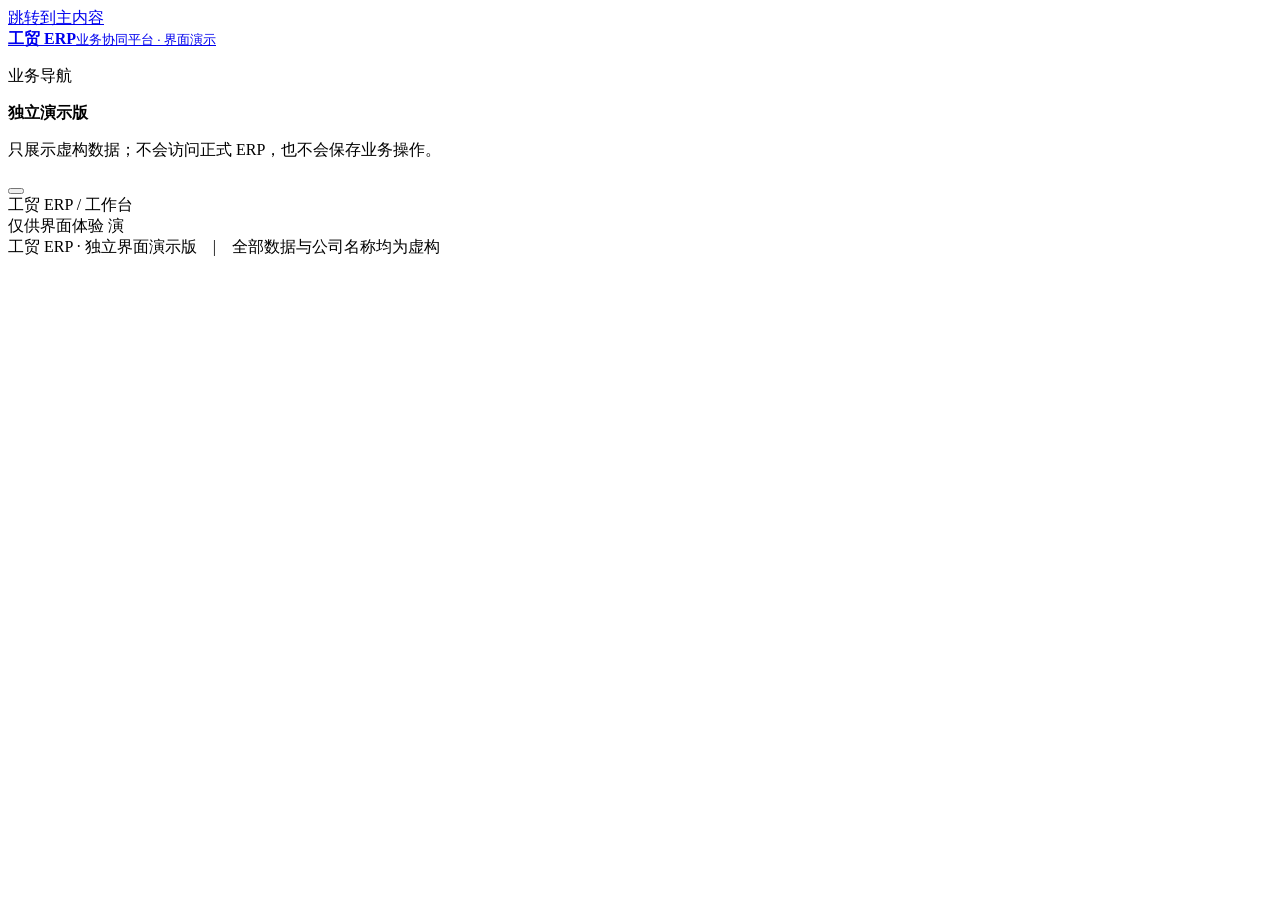
==== index.html @ f58a1b20 "Add static ERP demo index.html" ====
<!doctype html>
<html lang="zh-CN">
  <head>
    <meta charset="UTF-8" />
    <meta name="viewport" content="width=device-width, initial-scale=1" />
    <meta http-equiv="Content-Security-Policy" content="default-src 'self'; connect-src 'none'; img-src 'self' data:; script-src 'self'; style-src 'self'; object-src 'none'; base-uri 'none'; form-action 'none'" />
    <meta name="description" content="工贸 ERP 独立界面演示。全部内容为虚构样例，不连接业务系统。" />
    <meta name="theme-color" content="#102b3b" />
    <title>工贸 ERP · 界面演示</title>
    <link rel="stylesheet" href="./styles.css" />
    <script src="./app.js" defer></script>
  </head>
  <body>
    <a class="skip-link" href="#main-content">跳转到主内容</a>
    <div class="site-shell">
      <aside class="sidebar" id="sidebar" aria-label="业务导航">
        <a class="brand" href="#/home" aria-label="工贸 ERP 演示工作台">
          <span class="brand-mark" aria-hidden="true"><i></i><i></i><i></i></span>
          <span><strong>工贸 ERP</strong><small>业务协同平台 · 界面演示</small></span>
        </a>
        <div class="sidebar-inner">
          <p class="nav-caption">业务导航</p>
          <nav id="nav" aria-label="模块导航"></nav>
        </div>
        <div class="sidebar-note">
          <span class="demo-light" aria-hidden="true"></span><strong>独立演示版</strong>
          <p>只展示虚构数据；不会访问正式 ERP，也不会保存业务操作。</p>
        </div>
      </aside>

      <div class="main-column">
        <header class="topbar">
          <button class="mobile-menu" id="mobile-menu" type="button" aria-label="打开业务导航" aria-controls="sidebar" aria-expanded="false">
            <span></span><span></span><span></span>
          </button>
          <div class="breadcrumb" id="breadcrumb" aria-label="当前位置">工贸 ERP <span>/</span> 工作台</div>
          <div class="topbar-right">
            <span class="topbar-demo">仅供界面体验</span>
            <span class="avatar" aria-label="演示用户">演</span>
          </div>
        </header>
        <main id="main-content" tabindex="-1"></main>
        <footer class="site-footer">工贸 ERP · 独立界面演示版　|　全部数据与公司名称均为虚构</footer>
      </div>
    </div>
    <button class="nav-backdrop" id="nav-backdrop" type="button" aria-label="关闭业务导航" hidden></button>
    <dialog id="detail-dialog" class="detail-dialog" aria-labelledby="dialog-title">
      <div class="dialog-head">
        <div><span class="dialog-eyebrow">样例详情</span><h2 id="dialog-title">业务单据</h2></div>
        <button id="close-dialog" type="button" class="icon-close" aria-label="关闭详情">×</button>
      </div>
      <div id="dialog-content"></div>
      <p class="dialog-note">此处仅供查看示例，不会提交、审批或过账。</p>
    </dialog>
    <div class="sr-only" id="status" role="status" aria-live="polite"></div>
  </body>
</html>
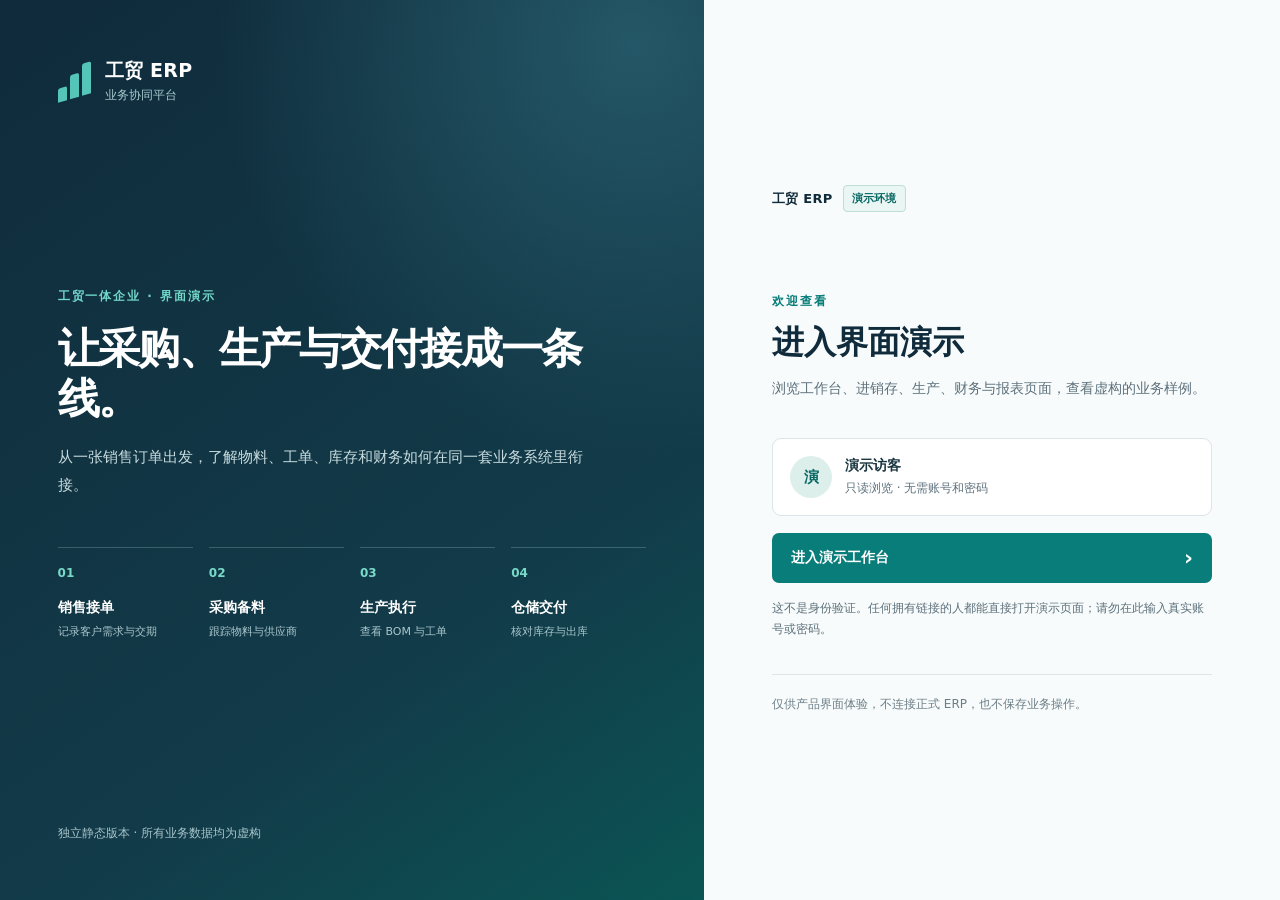
==== commit e38e761a: "Add public demo entry page" ====
--- a/index.html
+++ b/index.html
@@ -4,55 +4,49 @@
     <meta charset="UTF-8" />
     <meta name="viewport" content="width=device-width, initial-scale=1" />
     <meta http-equiv="Content-Security-Policy" content="default-src 'self'; connect-src 'none'; img-src 'self' data:; script-src 'self'; style-src 'self'; object-src 'none'; base-uri 'none'; form-action 'none'" />
-    <meta name="description" content="工贸 ERP 独立界面演示。全部内容为虚构样例，不连接业务系统。" />
+    <meta name="description" content="工贸 ERP 静态界面演示入口。无密码验证，不连接真实 ERP。" />
     <meta name="theme-color" content="#102b3b" />
-    <title>工贸 ERP · 界面演示</title>
+    <title>进入演示 · 工贸 ERP</title>
     <link rel="stylesheet" href="./styles.css" />
-    <script src="./app.js" defer></script>
   </head>
-  <body>
-    <a class="skip-link" href="#main-content">跳转到主内容</a>
-    <div class="site-shell">
-      <aside class="sidebar" id="sidebar" aria-label="业务导航">
-        <a class="brand" href="#/home" aria-label="工贸 ERP 演示工作台">
+  <body class="entry-page">
+    <a class="skip-link" href="#entry-main">跳转到演示入口</a>
+    <main class="entry-layout" id="entry-main">
+      <section class="entry-story" aria-labelledby="story-title">
+        <div class="entry-story-top">
           <span class="brand-mark" aria-hidden="true"><i></i><i></i><i></i></span>
-          <span><strong>工贸 ERP</strong><small>业务协同平台 · 界面演示</small></span>
-        </a>
-        <div class="sidebar-inner">
-          <p class="nav-caption">业务导航</p>
-          <nav id="nav" aria-label="模块导航"></nav>
+          <span class="entry-story-brand"><strong>工贸 ERP</strong><small>业务协同平台</small></span>
         </div>
-        <div class="sidebar-note">
-          <span class="demo-light" aria-hidden="true"></span><strong>独立演示版</strong>
-          <p>只展示虚构数据；不会访问正式 ERP，也不会保存业务操作。</p>
+        <div class="entry-story-body">
+          <p class="entry-kicker">工贸一体企业 · 界面演示</p>
+          <h1 id="story-title">让采购、生产与交付接成一条线。</h1>
+          <p>从一张销售订单出发，了解物料、工单、库存和财务如何在同一套业务系统里衔接。</p>
+          <ol class="entry-flow" aria-label="演示业务路径">
+            <li><span>销售接单</span><small>记录客户需求与交期</small></li>
+            <li><span>采购备料</span><small>跟踪物料与供应商</small></li>
+            <li><span>生产执行</span><small>查看 BOM 与工单</small></li>
+            <li><span>仓储交付</span><small>核对库存与出库</small></li>
+          </ol>
         </div>
-      </aside>
-
-      <div class="main-column">
-        <header class="topbar">
-          <button class="mobile-menu" id="mobile-menu" type="button" aria-label="打开业务导航" aria-controls="sidebar" aria-expanded="false">
-            <span></span><span></span><span></span>
-          </button>
-          <div class="breadcrumb" id="breadcrumb" aria-label="当前位置">工贸 ERP <span>/</span> 工作台</div>
-          <div class="topbar-right">
-            <span class="topbar-demo">仅供界面体验</span>
-            <span class="avatar" aria-label="演示用户">演</span>
+        <p class="entry-story-foot">独立静态版本 · 所有业务数据均为虚构</p>
+      </section>
+      <section class="entry-access" aria-labelledby="entry-title">
+        <div class="entry-access-inner">
+          <span class="entry-access-mark">工贸 ERP <span>演示环境</span></span>
+          <p class="entry-access-kicker">欢迎查看</p>
+          <h2 id="entry-title">进入界面演示</h2>
+          <p class="entry-access-lead">浏览工作台、进销存、生产、财务与报表页面，查看虚构的业务样例。</p>
+          <div class="entry-identity" aria-label="演示身份">
+            <span class="entry-identity-avatar" aria-hidden="true">演</span>
+            <div><strong>演示访客</strong><small>只读浏览 · 无需账号和密码</small></div>
           </div>
-        </header>
-        <main id="main-content" tabindex="-1"></main>
-        <footer class="site-footer">工贸 ERP · 独立界面演示版　|　全部数据与公司名称均为虚构</footer>
-      </div>
-    </div>
-    <button class="nav-backdrop" id="nav-backdrop" type="button" aria-label="关闭业务导航" hidden></button>
-    <dialog id="detail-dialog" class="detail-dialog" aria-labelledby="dialog-title">
-      <div class="dialog-head">
-        <div><span class="dialog-eyebrow">样例详情</span><h2 id="dialog-title">业务单据</h2></div>
-        <button id="close-dialog" type="button" class="icon-close" aria-label="关闭详情">×</button>
-      </div>
-      <div id="dialog-content"></div>
-      <p class="dialog-note">此处仅供查看示例，不会提交、审批或过账。</p>
-    </dialog>
-    <div class="sr-only" id="status" role="status" aria-live="polite"></div>
+          <a class="entry-button" href="./app.html#/home">进入演示工作台 <span aria-hidden="true">›</span></a>
+          <p class="entry-hint">这不是身份验证。任何拥有链接的人都能直接打开演示页面；请勿在此输入真实账号或密码。</p>
+          <div class="entry-divider"></div>
+          <p class="entry-meta">仅供产品界面体验，不连接正式 ERP，也不保存业务操作。</p>
+        </div>
+      </section>
+    </main>
   </body>
 </html>
 
--- a/styles.css
+++ b/styles.css
@@ -0,0 +1,264 @@
+:root {
+  color-scheme: light;
+  font-family: "Inter", "PingFang SC", "Microsoft YaHei", system-ui, sans-serif;
+  font-size: 16px;
+  color: #193540;
+  background: #f3f6f7;
+  --nav: #102b3b;
+  --nav-hover: #214657;
+  --teal: #087d79;
+  --teal-dark: #076763;
+  --mint: #55c5b7;
+  --paper: #ffffff;
+  --canvas: #f3f6f7;
+  --ink: #193540;
+  --muted: #5d717c;
+  --line: #dce5e8;
+  --soft: #eaf4f2;
+  --amber: #8d591d;
+}
+
+* { box-sizing: border-box; }
+html { scroll-behavior: smooth; }
+body { margin: 0; min-width: 320px; }
+button, input { font: inherit; }
+button { cursor: pointer; }
+a { color: inherit; }
+:focus-visible { outline: 3px solid #2a9f9b; outline-offset: 3px; }
+[hidden] { display: none !important; }
+.sr-only { position: absolute; width: 1px; height: 1px; padding: 0; margin: -1px; overflow: hidden; clip: rect(0, 0, 0, 0); white-space: nowrap; border: 0; }
+.skip-link { position: fixed; z-index: 100; top: -60px; left: 12px; padding: 10px 16px; background: white; border: 2px solid var(--teal); text-decoration: none; }
+.skip-link:focus { top: 12px; }
+
+.site-shell { min-height: 100vh; display: grid; grid-template-columns: 248px minmax(0, 1fr); }
+.sidebar { position: sticky; top: 0; height: 100vh; display: flex; flex-direction: column; overflow-y: auto; background: var(--nav); color: #ecf5f6; z-index: 30; }
+.brand { min-height: 95px; padding: 24px 23px; display: flex; gap: 13px; align-items: center; border-bottom: 1px solid #294453; color: white; text-decoration: none; }
+.brand strong, .brand small { display: block; }
+.brand strong { font-size: 19px; letter-spacing: .02em; }
+.brand small { margin-top: 4px; font-size: 11px; color: #a9bdc6; }
+.brand-mark { width: 33px; height: 34px; display: flex; align-items: flex-end; gap: 3px; transform: skewY(-16deg); flex: none; }
+.brand-mark i { display: block; flex: 1; background: var(--mint); border-radius: 2px 2px 0 0; }
+.brand-mark i:nth-child(1) { height: 14px; }
+.brand-mark i:nth-child(2) { height: 24px; }
+.brand-mark i:nth-child(3) { height: 32px; }
+.sidebar-inner { padding: 22px 12px 20px; flex: 1; }
+.nav-caption { margin: 0 12px 13px; color: #9bb4be; font-size: 12px; }
+.nav-row { display: flex; align-items: center; min-height: 52px; border-radius: 8px; margin: 3px 0; }
+.nav-row:hover, .nav-row.active { background: var(--nav-hover); }
+.nav-row.active { box-shadow: inset 3px 0 0 var(--mint); }
+.nav-link { display: flex; align-items: center; min-height: 52px; flex: 1; min-width: 0; gap: 13px; padding: 10px 12px; color: #cfdee3; text-decoration: none; font-size: 14px; font-weight: 600; }
+.nav-row.active .nav-link { color: white; }
+.nav-icon { width: 9px; height: 9px; border: 1.5px solid currentColor; transform: rotate(45deg); flex: none; }
+.nav-row.active .nav-icon { background: var(--mint); border-color: var(--mint); }
+.nav-expand { width: 44px; height: 44px; flex: none; border: 0; border-radius: 8px; color: #bfdae0; background: none; font-size: 20px; line-height: 1; }
+.nav-expand:hover { background: #2c5868; color: white; }
+.nav-expand[aria-expanded="true"] .chevron { transform: rotate(90deg); }
+.chevron { display: block; transition: transform .18s ease; }
+.subnav { padding: 3px 0 9px 33px; display: grid; gap: 1px; }
+.subnav a { display: block; padding: 9px 11px; border-radius: 6px; color: #aec4cc; font-size: 13px; text-decoration: none; }
+.subnav a:hover, .subnav a.active { color: white; background: #214657; }
+.subnav a.active { box-shadow: inset 2px 0 0 var(--mint); }
+.sidebar-note { padding: 22px 24px 26px; border-top: 1px solid #294453; font-size: 12px; line-height: 1.6; }
+.sidebar-note strong { font-weight: 600; }
+.sidebar-note p { margin: 10px 0 0; color: #a9bdc6; }
+.demo-light { display: inline-block; width: 8px; height: 8px; margin-right: 8px; border-radius: 50%; background: #e4af64; }
+
+.main-column { min-width: 0; display: flex; flex-direction: column; }
+.topbar { height: 75px; display: flex; align-items: center; justify-content: space-between; gap: 16px; padding: 0 clamp(20px, 3.2vw, 48px); background: white; border-bottom: 1px solid var(--line); }
+.breadcrumb { min-width: 0; flex: 1; color: var(--muted); font-size: 14px; }
+.breadcrumb span { padding: 0 11px; color: #a4b4bb; }
+.topbar-right { display: flex; align-items: center; gap: 17px; }
+.topbar-demo { color: var(--amber); font-size: 12px; font-weight: 600; }
+.avatar { width: 36px; height: 36px; display: grid; place-items: center; border-radius: 50%; color: #075f5a; background: #ddf1ee; font-size: 14px; font-weight: 700; }
+.mobile-menu { display: none; width: 44px; height: 44px; padding: 12px 10px; border: 1px solid var(--line); border-radius: 8px; background: white; }
+.mobile-menu span { display: block; height: 2px; margin: 4px 0; background: var(--ink); }
+.nav-backdrop { display: none; }
+
+#main-content { width: min(100%, 1500px); min-width: 0; flex: 1; margin: 0 auto; padding: 38px clamp(20px, 3.2vw, 48px) 58px; outline: none; }
+.page-heading { display: flex; align-items: flex-end; justify-content: space-between; gap: 24px; margin-bottom: 28px; }
+.eyebrow { margin: 0 0 9px; color: var(--teal); font-size: 13px; font-weight: 700; }
+h1 { margin: 0; font-size: clamp(28px, 3vw, 38px); line-height: 1.25; letter-spacing: -.03em; }
+.page-lead { max-width: 680px; margin: 12px 0 0; color: var(--muted); line-height: 1.7; }
+.demo-pill { flex: none; display: inline-flex; align-items: center; min-height: 32px; padding: 5px 11px; border: 1px solid #e6c697; border-radius: 100px; color: var(--amber); background: #fff9ef; font-size: 12px; font-weight: 700; }
+.site-footer { padding: 24px clamp(20px, 3.2vw, 48px); color: var(--muted); border-top: 1px solid var(--line); font-size: 12px; }
+
+.hero { display: grid; grid-template-columns: minmax(0, 1.6fr) minmax(250px, .7fr); overflow: hidden; border-radius: 13px; background: var(--nav); color: white; }
+.hero-main { padding: clamp(30px, 4vw, 50px); }
+.hero-kicker { margin: 0 0 12px; color: #80d3c8; font-size: 13px; font-weight: 700; }
+.hero h2 { max-width: 620px; margin: 0; font-size: clamp(24px, 3vw, 37px); line-height: 1.28; letter-spacing: -.03em; }
+.hero p { max-width: 570px; margin: 17px 0 0; color: #c1d4db; line-height: 1.7; }
+.hero-actions { display: flex; flex-wrap: wrap; gap: 10px; margin-top: 29px; }
+.primary-link, .secondary-link, .ghost-button { min-height: 43px; display: inline-flex; align-items: center; justify-content: center; padding: 10px 16px; border-radius: 7px; font-size: 14px; font-weight: 600; text-decoration: none; }
+.primary-link { color: #082e36; background: #72d7c8; }
+.primary-link:hover { background: #92e3d8; }
+.secondary-link { color: white; border: 1px solid #63828d; }
+.secondary-link:hover { background: #294958; }
+.ghost-button { color: var(--teal-dark); background: white; border: 1px solid var(--line); }
+.ghost-button:hover { background: var(--soft); }
+.hero-side { padding: clamp(30px, 3vw, 42px); display: flex; flex-direction: column; justify-content: space-between; background: #1e4352; border-left: 1px solid #4a6974; }
+.hero-side span { color: #abc7ce; font-size: 13px; }
+.hero-side strong { display: block; margin-top: 8px; font-size: 25px; }
+.hero-side p { margin: 30px 0 0; color: #c1d4db; font-size: 13px; line-height: 1.7; }
+
+.section-head { display: flex; justify-content: space-between; align-items: baseline; gap: 16px; margin: 34px 0 16px; }
+.section-head h2 { margin: 0; font-size: 20px; }
+.section-head span { color: var(--muted); font-size: 12px; }
+.metric-grid { display: grid; grid-template-columns: repeat(4, minmax(0, 1fr)); gap: 14px; }
+.metric { padding: 22px 22px 18px; background: white; border: 1px solid var(--line); border-radius: 10px; }
+.metric-label { display: block; color: var(--muted); font-size: 13px; }
+.metric strong { display: block; margin-top: 14px; font-size: clamp(23px, 2vw, 31px); line-height: 1.2; font-variant-numeric: tabular-nums; }
+.metric small { display: block; margin-top: 9px; color: var(--muted); font-size: 12px; }
+.metric small.up { color: var(--teal-dark); }
+.metric small.warn { color: var(--amber); }
+.flow-card, .panel, .notice-card { background: white; border: 1px solid var(--line); border-radius: 10px; }
+.flow-card { padding: 26px; }
+.flow-card h3 { margin: 0 0 6px; font-size: 17px; }
+.flow-card > p { margin: 0; color: var(--muted); font-size: 13px; }
+.flow-line { display: grid; grid-template-columns: repeat(5, minmax(0, 1fr)); gap: 12px; margin-top: 27px; }
+.flow-step { position: relative; min-width: 0; padding: 17px 14px; border: 1px solid #d5e8e5; border-radius: 8px; background: #f5fbfa; }
+.flow-step:not(:last-child)::after { content: '›'; position: absolute; right: -12px; top: 31px; z-index: 1; color: var(--teal); font-size: 22px; font-weight: 700; }
+.flow-step span { display: block; color: var(--teal); font-size: 12px; font-weight: 700; }
+.flow-step strong { display: block; margin-top: 8px; font-size: 14px; }
+.flow-step small { display: block; margin-top: 7px; color: var(--muted); font-size: 11px; line-height: 1.5; }
+.content-grid { display: grid; grid-template-columns: minmax(0, 1.65fr) minmax(250px, .7fr); gap: 16px; }
+.panel { min-width: 0; padding: 24px; }
+.panel h2, .notice-card h2 { margin: 0 0 15px; font-size: 18px; }
+.panel-intro { margin: -5px 0 19px; color: var(--muted); font-size: 13px; line-height: 1.6; }
+.notice-card { padding: 24px; background: #fbfdfd; }
+.notice-card p, .notice-card li { color: var(--muted); font-size: 13px; line-height: 1.7; }
+.notice-card ul { padding-left: 18px; margin: 12px 0 0; }
+.module-links { display: grid; gap: 9px; }
+.module-link { display: flex; align-items: center; justify-content: space-between; gap: 15px; min-height: 58px; padding: 11px 14px; border: 1px solid var(--line); border-radius: 7px; text-decoration: none; }
+.module-link:hover { border-color: #83bdb9; background: #f5fbfa; }
+.module-link strong { font-size: 14px; }
+.module-link small { display: block; margin-top: 3px; color: var(--muted); font-size: 12px; }
+.module-link b { color: var(--teal); font-size: 19px; }
+
+.tab-list { display: flex; flex-wrap: wrap; gap: 8px; margin: 0 0 19px; }
+.tab-list a { display: inline-flex; align-items: center; min-height: 42px; padding: 8px 13px; border: 1px solid var(--line); border-radius: 7px; color: var(--muted); background: white; text-decoration: none; font-size: 13px; }
+.tab-list a:hover { border-color: #82bdb9; }
+.tab-list a.active { color: white; border-color: var(--teal); background: var(--teal); }
+.table-toolbar { display: flex; justify-content: space-between; align-items: center; gap: 16px; margin-bottom: 16px; }
+.table-toolbar h2 { margin: 0; font-size: 18px; }
+.search-label { width: min(260px, 100%); color: var(--muted); font-size: 12px; }
+.search-label span { display: block; margin-bottom: 5px; }
+.search-label input { width: 100%; min-height: 41px; padding: 9px 11px; border: 1px solid #c9d7dc; border-radius: 7px; color: var(--ink); background: white; font-size: 14px; }
+.search-label input::placeholder { color: #74858e; }
+.table-scroll { max-width: 100%; overflow-x: auto; }
+table { width: 100%; min-width: 680px; border-collapse: collapse; text-align: left; }
+th { padding: 12px 14px; color: #667984; background: #f6f9f9; font-size: 12px; font-weight: 700; white-space: nowrap; }
+td { padding: 14px; border-bottom: 1px solid #e8eef0; font-size: 13px; line-height: 1.5; white-space: nowrap; }
+tbody tr:last-child td { border-bottom: 0; }
+td:first-child { color: var(--ink); font-weight: 600; }
+.number { font-variant-numeric: tabular-nums; white-space: nowrap; }
+.status-tag { display: inline-block; min-width: 68px; padding: 5px 8px; border-radius: 5px; color: #066962; background: #e1f2ef; font-size: 12px; font-weight: 700; text-align: center; white-space: nowrap; }
+.status-tag.pending { color: var(--amber); background: #fff3dc; }
+.status-tag.neutral { color: #526a77; background: #eaf0f2; }
+.text-button { padding: 8px 4px; border: 0; color: var(--teal-dark); background: transparent; font-size: 13px; font-weight: 700; text-decoration: underline; text-underline-offset: 3px; }
+.text-button:hover { color: #044c49; }
+.empty-state { padding: 30px 12px; color: var(--muted); text-align: center; font-size: 13px; }
+.table-footer { margin: 14px 0 0; color: var(--muted); font-size: 12px; }
+
+.detail-dialog { width: min(520px, calc(100vw - 32px)); max-height: min(82vh, 700px); padding: 0; border: 1px solid var(--line); border-radius: 12px; color: var(--ink); box-shadow: 0 22px 60px #0b27324d; }
+.detail-dialog::backdrop { background: #0a2435a8; }
+.dialog-head { display: flex; align-items: flex-start; justify-content: space-between; padding: 25px 27px 18px; border-bottom: 1px solid var(--line); }
+.dialog-eyebrow { color: var(--teal); font-size: 12px; font-weight: 700; }
+.dialog-head h2 { margin: 6px 0 0; font-size: 22px; }
+.icon-close { width: 42px; height: 42px; border: 1px solid var(--line); border-radius: 7px; color: var(--ink); background: white; font-size: 26px; line-height: 1; }
+.icon-close:hover { background: var(--soft); }
+.detail-list { display: grid; grid-template-columns: 120px minmax(0, 1fr); gap: 14px 20px; margin: 0; padding: 24px 27px; font-size: 14px; }
+.detail-list dt { color: var(--muted); }
+.detail-list dd { margin: 0; overflow-wrap: anywhere; font-weight: 600; }
+.dialog-note { margin: 0; padding: 16px 27px 22px; border-top: 1px solid var(--line); color: var(--muted); background: #f8fbfb; font-size: 12px; line-height: 1.6; }
+
+@media (max-width: 1120px) {
+  .metric-grid { grid-template-columns: repeat(2, minmax(0, 1fr)); }
+  .flow-line { grid-template-columns: repeat(3, minmax(0, 1fr)); }
+  .flow-step::after { display: none; }
+}
+@media (max-width: 900px) {
+  .site-shell { display: block; }
+  .sidebar { position: fixed; left: 0; top: 0; width: min(300px, 86vw); transform: translateX(-102%); transition: transform .22s ease; }
+  .sidebar.is-open { transform: translateX(0); }
+  .mobile-menu { display: block; }
+  .nav-backdrop:not([hidden]) { display: block; position: fixed; inset: 0; z-index: 20; border: 0; background: #0a24359c; }
+  .topbar { height: 66px; }
+  .hero, .content-grid { grid-template-columns: minmax(0, 1fr); }
+  .hero-side { border-left: 0; border-top: 1px solid #4a6974; }
+  .hero-side p { margin-top: 14px; }
+}
+@media (max-width: 620px) {
+  #main-content { padding-top: 28px; }
+  .topbar-demo { display: none; }
+  .page-heading { display: block; }
+  .demo-pill { margin-top: 18px; }
+  .metric-grid { gap: 10px; }
+  .metric { padding: 17px; }
+  .flow-line { grid-template-columns: 1fr; }
+  .flow-step { padding: 14px; }
+  .table-toolbar { align-items: stretch; flex-direction: column; }
+  .search-label { width: 100%; }
+  .panel, .notice-card, .flow-card { padding: 18px; }
+  .breadcrumb { overflow: hidden; text-overflow: ellipsis; white-space: nowrap; }
+  .detail-list { grid-template-columns: 1fr; gap: 3px; }
+  .detail-list dd { margin-bottom: 9px; }
+}
+@media (prefers-reduced-motion: reduce) {
+  html { scroll-behavior: auto; }
+  .sidebar, .chevron { transition: none; }
+}
+
+/* GitHub Pages demo entry: an invitation, not an authentication form. */
+.entry-page { min-height: 100vh; background: var(--paper); }
+.entry-layout { display: grid; grid-template-columns: minmax(0, 1.1fr) minmax(420px, .9fr); min-height: 100vh; }
+.entry-story { display: flex; flex-direction: column; justify-content: space-between; gap: 46px; min-width: 0; padding: clamp(30px, 4.5vw, 68px); color: white; background: radial-gradient(circle at 90% 5%, #245767 0, transparent 39%), linear-gradient(145deg, #102b3b 0%, #123b49 68%, #0b5554 100%); }
+.entry-story-top { display: flex; align-items: center; gap: 14px; }
+.entry-story-brand strong, .entry-story-brand small { display: block; }
+.entry-story-brand strong { font-size: 19px; letter-spacing: .015em; }
+.entry-story-brand small { margin-top: 3px; color: #a8ccd0; font-size: 12px; }
+.entry-story-body { width: min(100%, 690px); margin: auto 0; }
+.entry-kicker, .entry-access-kicker { margin: 0; color: #72d8ca; font-size: 12px; font-weight: 700; letter-spacing: .16em; }
+.entry-story h1 { margin: 19px 0 20px; max-width: 620px; font-size: clamp(32px, 3.3vw, 53px); font-weight: 750; letter-spacing: -.04em; line-height: 1.18; }
+.entry-story-body > p:not(.entry-kicker) { max-width: 540px; margin: 0; color: #c8dcdf; font-size: 15px; line-height: 1.85; }
+.entry-flow { display: grid; grid-template-columns: repeat(4, minmax(0, 1fr)); gap: 16px; margin: 48px 0 0; padding: 0; list-style: none; counter-reset: entry-step; }
+.entry-flow li { min-width: 0; padding-top: 18px; border-top: 1px solid #83b4b855; counter-increment: entry-step; }
+.entry-flow li::before { content: '0' counter(entry-step); display: block; margin-bottom: 19px; color: #79d9c9; font-size: 12px; font-weight: 700; }
+.entry-flow span, .entry-flow small { display: block; }
+.entry-flow span { font-size: 14px; font-weight: 700; }
+.entry-flow small { margin-top: 7px; color: #aac7ce; font-size: 11px; line-height: 1.5; }
+.entry-story-foot { margin: 0; color: #a8c5cc; font-size: 12px; }
+.entry-access { display: grid; place-items: center; min-width: 0; padding: 48px clamp(30px, 5vw, 96px); background: #f8fbfb; }
+.entry-access-inner { width: min(100%, 440px); }
+.entry-access-mark { display: inline-flex; align-items: center; gap: 10px; margin-bottom: clamp(48px, 9vh, 104px); color: var(--nav); font-size: 13px; font-weight: 800; letter-spacing: .02em; }
+.entry-access-mark span { padding: 5px 8px; border: 1px solid #beddd8; border-radius: 4px; color: var(--teal-dark); background: #eaf6f3; font-size: 11px; font-weight: 700; }
+.entry-access-kicker { color: var(--teal); }
+.entry-access h2 { margin: 13px 0 13px; color: var(--nav); font-size: clamp(29px, 2.5vw, 38px); line-height: 1.24; }
+.entry-access-lead { margin: 0; color: var(--muted); font-size: 14px; line-height: 1.75; }
+.entry-identity { display: flex; align-items: center; gap: 13px; margin: 38px 0 17px; padding: 17px; border: 1px solid var(--line); border-radius: 9px; background: white; }
+.entry-identity-avatar { display: grid; place-items: center; flex: 0 0 42px; height: 42px; border-radius: 50%; color: var(--teal-dark); background: #dcefeb; font-size: 15px; font-weight: 800; }
+.entry-identity strong, .entry-identity small { display: block; }
+.entry-identity strong { font-size: 14px; }
+.entry-identity small { margin-top: 5px; color: var(--muted); font-size: 12px; }
+.entry-button { display: flex; align-items: center; justify-content: space-between; min-height: 50px; padding: 12px 19px; border-radius: 7px; color: white; background: var(--teal); font-size: 14px; font-weight: 700; text-decoration: none; transition: background .18s ease, transform .18s ease; }
+.entry-button:hover { background: var(--teal-dark); transform: translateY(-1px); }
+.entry-button span { font-size: 22px; line-height: 1; }
+.entry-hint { margin: 15px 0 0; color: var(--muted); font-size: 12px; line-height: 1.7; }
+.entry-divider { height: 1px; margin: 35px 0 20px; background: var(--line); }
+.entry-meta { margin: 0; color: #6b7e88; font-size: 12px; line-height: 1.65; }
+@media (max-width: 900px) {
+  .entry-layout { display: flex; flex-direction: column; }
+  .entry-access { order: -1; min-height: 70vh; padding: 42px 24px 48px; }
+  .entry-access-mark { margin-bottom: 56px; }
+  .entry-story { gap: 32px; padding: 35px 24px; }
+  .entry-story-body { margin: 0; }
+  .entry-flow { margin-top: 36px; }
+}
+@media (max-width: 620px) {
+  .entry-access { min-height: 0; }
+  .entry-story h1 { font-size: 34px; }
+  .entry-flow { grid-template-columns: repeat(2, minmax(0, 1fr)); gap: 21px; }
+}
+@media (prefers-reduced-motion: reduce) {
+  .entry-button { transition: none; }
+}
+
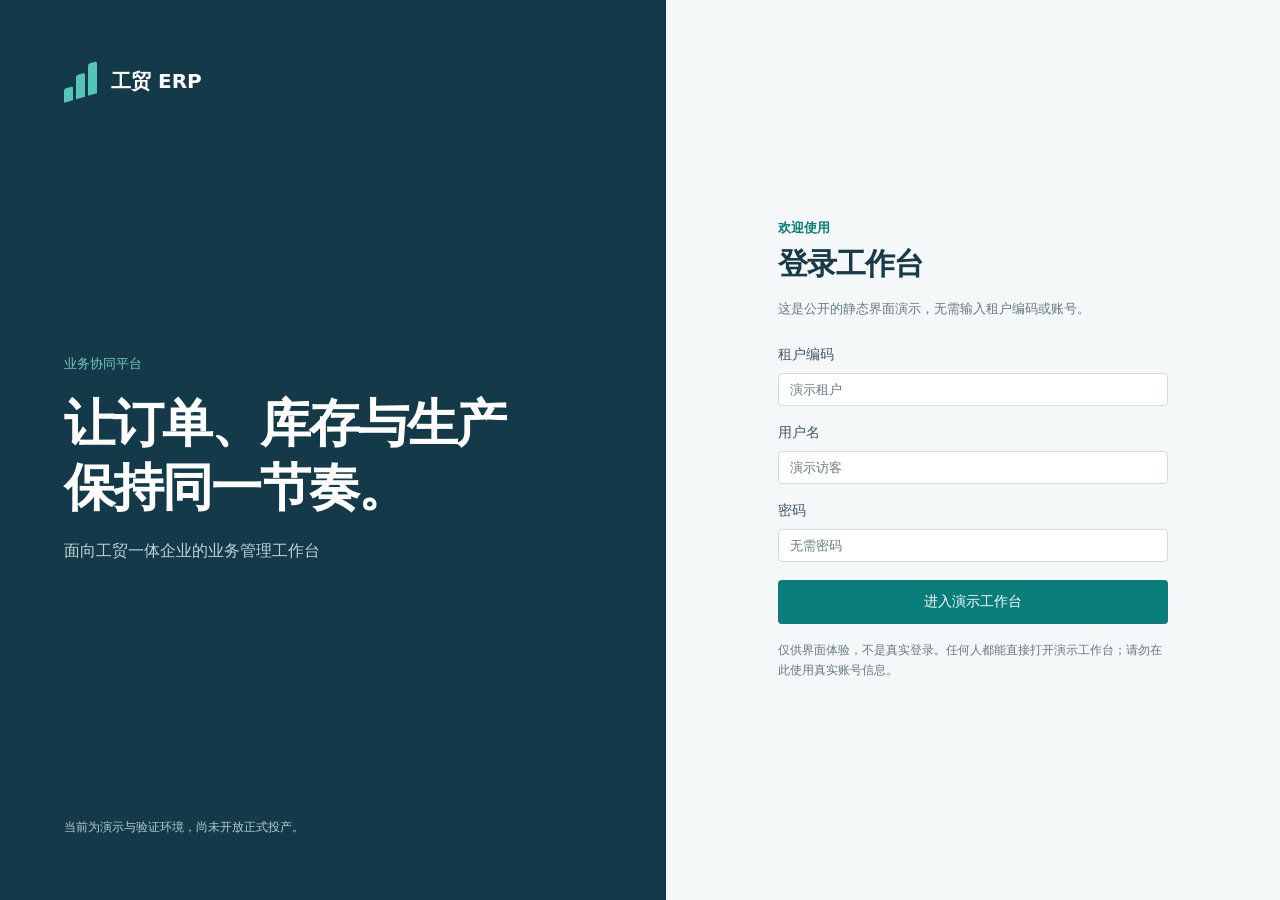
==== commit cb07db70: "Match public demo entrance to ERP login" ====
--- a/index.html
+++ b/index.html
@@ -9,41 +9,33 @@
     <title>进入演示 · 工贸 ERP</title>
     <link rel="stylesheet" href="./styles.css" />
   </head>
-  <body class="entry-page">
-    <a class="skip-link" href="#entry-main">跳转到演示入口</a>
-    <main class="entry-layout" id="entry-main">
-      <section class="entry-story" aria-labelledby="story-title">
-        <div class="entry-story-top">
+  <body class="demo-login-page">
+    <a class="skip-link" href="#demo-login-content">跳转到演示入口</a>
+    <main class="demo-login-layout" id="demo-login-content">
+      <section class="demo-login-intro" aria-label="系统介绍">
+        <div class="demo-login-brand">
           <span class="brand-mark" aria-hidden="true"><i></i><i></i><i></i></span>
-          <span class="entry-story-brand"><strong>工贸 ERP</strong><small>业务协同平台</small></span>
+          <strong>工贸 ERP</strong>
         </div>
-        <div class="entry-story-body">
-          <p class="entry-kicker">工贸一体企业 · 界面演示</p>
-          <h1 id="story-title">让采购、生产与交付接成一条线。</h1>
-          <p>从一张销售订单出发，了解物料、工单、库存和财务如何在同一套业务系统里衔接。</p>
-          <ol class="entry-flow" aria-label="演示业务路径">
-            <li><span>销售接单</span><small>记录客户需求与交期</small></li>
-            <li><span>采购备料</span><small>跟踪物料与供应商</small></li>
-            <li><span>生产执行</span><small>查看 BOM 与工单</small></li>
-            <li><span>仓储交付</span><small>核对库存与出库</small></li>
-          </ol>
+        <div class="demo-login-message">
+          <p>业务协同平台</p>
+          <h1><span>让订单、库存与生产</span><span>保持同一节奏。</span></h1>
+          <span>面向工贸一体企业的业务管理工作台</span>
         </div>
-        <p class="entry-story-foot">独立静态版本 · 所有业务数据均为虚构</p>
+        <small>当前为演示与验证环境，尚未开放正式投产。</small>
       </section>
-      <section class="entry-access" aria-labelledby="entry-title">
-        <div class="entry-access-inner">
-          <span class="entry-access-mark">工贸 ERP <span>演示环境</span></span>
-          <p class="entry-access-kicker">欢迎查看</p>
-          <h2 id="entry-title">进入界面演示</h2>
-          <p class="entry-access-lead">浏览工作台、进销存、生产、财务与报表页面，查看虚构的业务样例。</p>
-          <div class="entry-identity" aria-label="演示身份">
-            <span class="entry-identity-avatar" aria-hidden="true">演</span>
-            <div><strong>演示访客</strong><small>只读浏览 · 无需账号和密码</small></div>
+      <section class="demo-login-panel" aria-labelledby="demo-login-title">
+        <div class="demo-login-card">
+          <p class="demo-login-eyebrow">欢迎使用</p>
+          <h2 id="demo-login-title">登录工作台</h2>
+          <p class="demo-login-description">这是公开的静态界面演示，无需输入租户编码或账号。</p>
+          <div class="demo-login-fields" aria-label="演示身份信息，无需填写">
+            <div class="demo-login-field"><span>租户编码</span><div>演示租户</div></div>
+            <div class="demo-login-field"><span>用户名</span><div>演示访客</div></div>
+            <div class="demo-login-field"><span>密码</span><div>无需密码</div></div>
           </div>
-          <a class="entry-button" href="./app.html#/home">进入演示工作台 <span aria-hidden="true">›</span></a>
-          <p class="entry-hint">这不是身份验证。任何拥有链接的人都能直接打开演示页面；请勿在此输入真实账号或密码。</p>
-          <div class="entry-divider"></div>
-          <p class="entry-meta">仅供产品界面体验，不连接正式 ERP，也不保存业务操作。</p>
+          <a class="demo-login-button" href="./app.html#/home">进入演示工作台</a>
+          <p class="demo-login-notice">仅供界面体验，不是真实登录。任何人都能直接打开演示工作台；请勿在此使用真实账号信息。</p>
         </div>
       </section>
     </main>
--- a/styles.css
+++ b/styles.css
@@ -261,4 +261,35 @@
 @media (prefers-reduced-motion: reduce) {
   .entry-button { transition: none; }
 }
+
+/* The public demo entrance mirrors the real ERP login layout. */
+.demo-login-page { min-height: 100vh; background: #f5f8f8; }
+.demo-login-layout { display: grid; grid-template-columns: minmax(0, 1fr) minmax(440px, 48%); min-height: 100vh; }
+.demo-login-intro { display: flex; flex-direction: column; justify-content: space-between; min-width: 0; min-height: 100vh; padding: clamp(35px, 5vw, 72px); color: white; background: #143a49; }
+.demo-login-brand { display: flex; align-items: center; gap: 14px; font-size: 20px; }
+.demo-login-brand strong { font-weight: 700; }
+.demo-login-message > p { margin: 0 0 18px; color: #76c8c0; font-size: 13px; }
+.demo-login-message h1 { margin: 0 0 22px; font-size: clamp(32px, 4vw, 56px); line-height: 1.25; letter-spacing: -.04em; }
+.demo-login-message h1 span { display: block; }
+.demo-login-message > span { color: #bdd3d9; font-size: 16px; }
+.demo-login-intro > small { color: #b4cdd3; font-size: 12px; }
+.demo-login-panel { display: grid; place-items: center; min-width: 0; padding: 24px; }
+.demo-login-card { width: min(100%, 390px); }
+.demo-login-eyebrow { margin: 0 0 7px; color: #087d79; font-size: 13px; font-weight: 700; }
+.demo-login-card h2 { margin: 0; color: #173948; font-size: 30px; letter-spacing: -.03em; }
+.demo-login-description { margin: 14px 0 26px; color: #637783; font-size: 13px; line-height: 1.6; }
+.demo-login-fields { display: grid; gap: 18px; }
+.demo-login-field > span { display: block; margin-bottom: 9px; color: #405766; font-size: 14px; }
+.demo-login-field > div { display: flex; align-items: center; min-height: 33px; padding: 4px 11px; border: 1px solid #d4dce2; border-radius: 4px; color: #667984; background: #fff; font-size: 13px; }
+.demo-login-button { display: grid; place-items: center; min-height: 44px; margin-top: 18px; border-radius: 4px; color: white; background: #087d79; font-size: 14px; text-decoration: none; }
+.demo-login-button:hover { background: #066864; }
+.demo-login-notice { margin: 17px 0 0; color: #637783; font-size: 12px; line-height: 1.65; }
+@media (max-width: 760px) {
+  .demo-login-layout { display: block; }
+  .demo-login-intro { min-height: 230px; padding: 28px 25px; }
+  .demo-login-message > p, .demo-login-intro > small { display: none; }
+  .demo-login-message h1 { margin-bottom: 10px; font-size: 28px; }
+  .demo-login-message > span { font-size: 12px; }
+  .demo-login-panel { padding: 56px 24px 48px; }
+}
 
